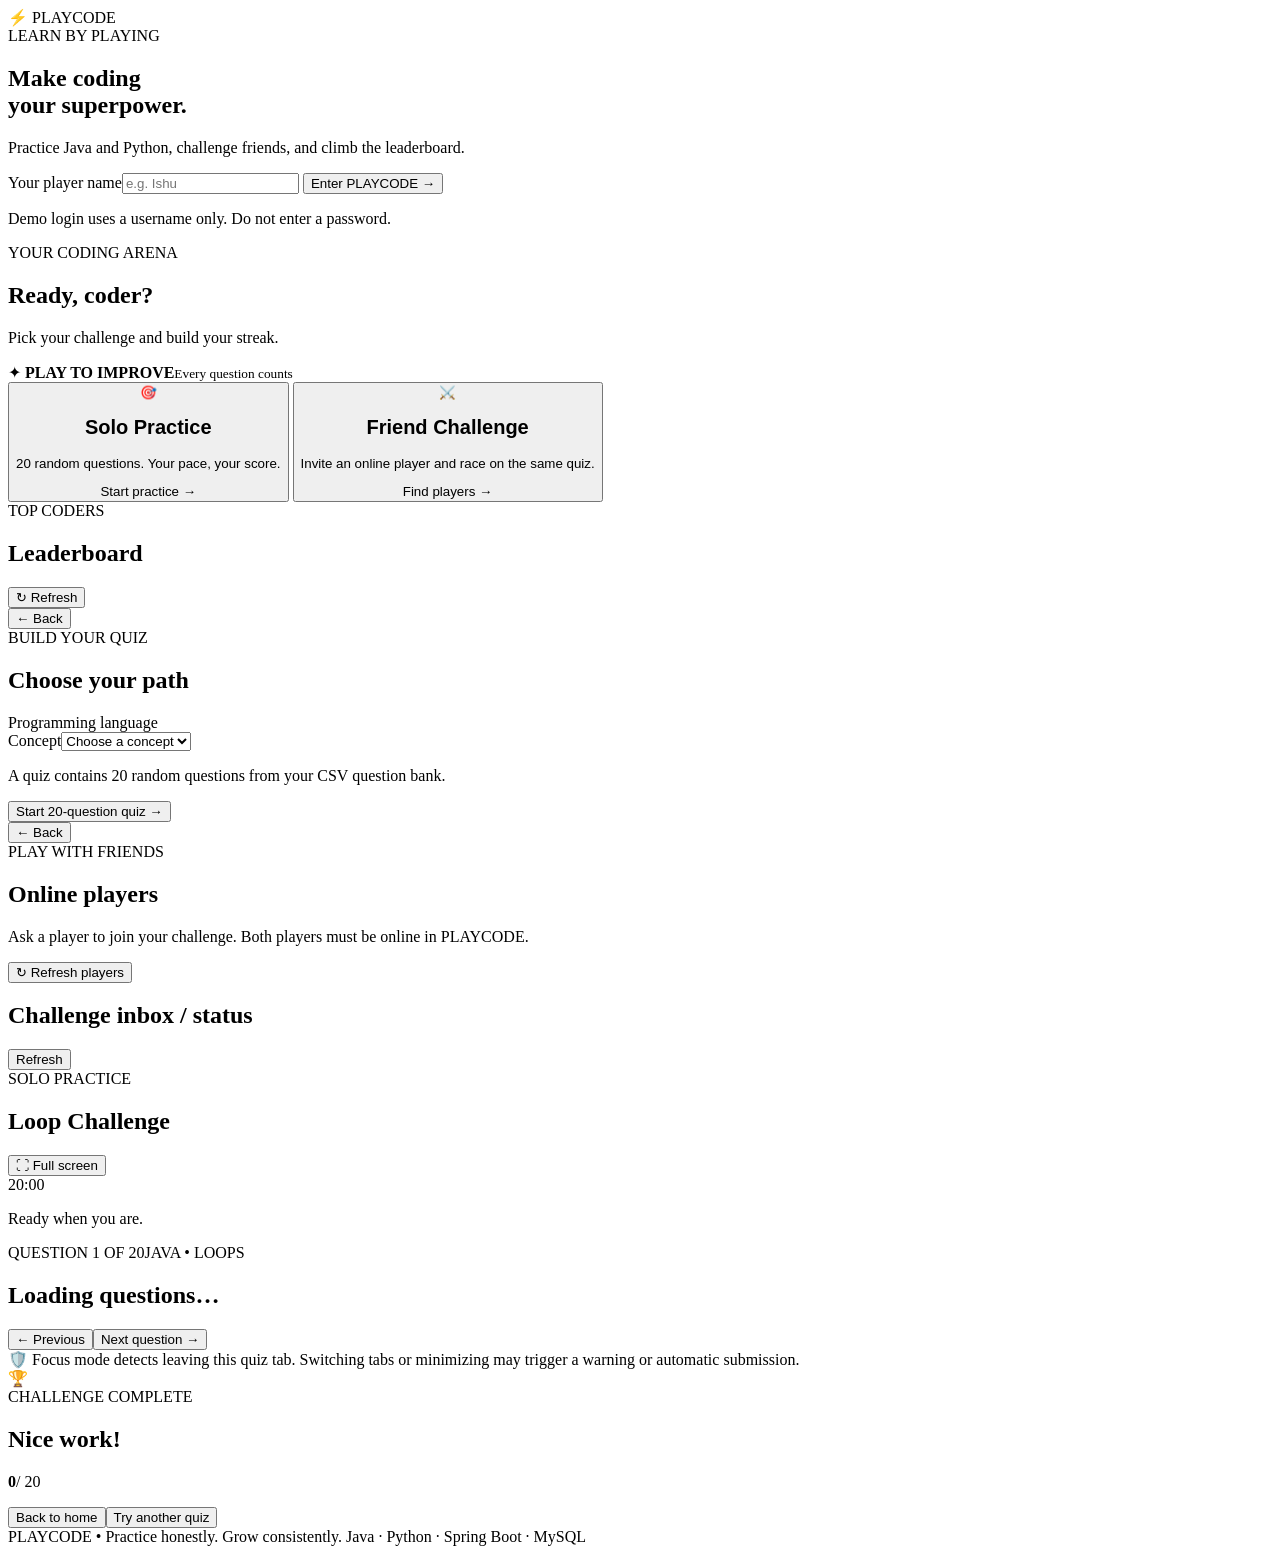
==== PLAYCODE/src/main/resources/static/index.html @ 4a8a64de "Add files via upload" ====
<!doctype html>
<html lang="en"><head><meta charset="UTF-8"><meta name="viewport" content="width=device-width,initial-scale=1"><title>PLAYCODE | Code. Play. Grow.</title><link rel="stylesheet" href="/style.css"></head>
<body><header><div class="brand">⚡ PLAY<span>CODE</span></div><div id="topUser" class="top-user"></div></header>
<main>
<section id="loginPage" class="panel login">
  <div class="eyebrow">LEARN BY PLAYING</div><h1>Make coding<br><span>your superpower.</span></h1><p>Practice Java and Python, challenge friends, and climb the leaderboard.</p>
  <label for="username">Your player name</label><input id="username" maxlength="24" placeholder="e.g. Ishu" autocomplete="off">
  <button id="loginBtn" class="primary">Enter PLAYCODE →</button><p class="tiny">Demo login uses a username only. Do not enter a password.</p>
</section>
<section id="homePage" class="hidden">
  <div class="welcome"><div><div class="eyebrow">YOUR CODING ARENA</div><h1>Ready, <span id="welcomeName">coder</span>?</h1><p>Pick your challenge and build your streak.</p></div><div class="streak">✦ <b>PLAY TO IMPROVE</b><small>Every question counts</small></div></div>
  <div class="mode-grid">
    <button class="mode-card" id="soloBtn"><span class="mode-icon">🎯</span><h2>Solo Practice</h2><p>20 random questions. Your pace, your score.</p><span class="card-link">Start practice →</span></button>
    <button class="mode-card purple" id="multiBtn"><span class="mode-icon">⚔️</span><h2>Friend Challenge</h2><p>Invite an online player and race on the same quiz.</p><span class="card-link">Find players →</span></button>
  </div>
  <div class="board panel"><div class="section-head"><div><div class="eyebrow">TOP CODERS</div><h2>Leaderboard</h2></div><button class="light" id="refreshBoard">↻ Refresh</button></div><div id="leaderboard"></div></div>
</section>
<section id="setupPage" class="panel hidden">
 <button class="back" id="backHome">← Back</button><div class="eyebrow">BUILD YOUR QUIZ</div><h1 id="setupTitle">Choose your path</h1><div class="setup-grid">
  <div><label>Programming language</label><div id="languageOptions" class="choice-row"></div></div>
  <div><label>Concept</label><select id="topicSelect"><option value="">Choose a concept</option></select></div>
 </div><p id="setupHint" class="tiny">A quiz contains 20 random questions from your CSV question bank.</p><button class="primary" id="startQuiz">Start 20-question quiz →</button>
</section>
<section id="multiPage" class="panel hidden">
 <button class="back" id="multiBack">← Back</button><div class="eyebrow">PLAY WITH FRIENDS</div><h1>Online players</h1><p>Ask a player to join your challenge. Both players must be online in PLAYCODE.</p><button class="light" id="refreshPlayers">↻ Refresh players</button><div id="playersList" class="players"></div>
 <div class="section-head inbox-head"><h2>Challenge inbox / status</h2><button class="light" id="refreshChallenges">Refresh</button></div><div id="challengeList"></div>
</section>
<section id="quizPage" class="hidden">
 <div class="quiz-top"><div><div class="eyebrow" id="quizMode">SOLO PRACTICE</div><h1 id="quizHeading">Loop Challenge</h1></div><div><button id="fullscreenBtn" class="light">⛶ Full screen</button><div class="timer" id="timer">20:00</div></div></div>
 <p id="matchStatus" class="quiz-note">Ready when you are.</p><div class="progress"><div id="progressBar"></div></div><div class="quiz-meta"><span id="questionCounter">QUESTION 1 OF 20</span><span id="quizTopic">JAVA • LOOPS</span></div>
 <div class="question-panel panel"><h2 id="questionText">Loading questions…</h2><div id="answerOptions" class="answer-options"></div><div class="question-footer"><button id="prevQuestion" class="light">← Previous</button><button id="nextQuestion" class="primary">Next question →</button></div></div>
 <div class="quiz-note">🛡️ Focus mode detects leaving this quiz tab. Switching tabs or minimizing may trigger a warning or automatic submission.</div>
</section>
<section id="resultPage" class="panel hidden">
 <div class="result-icon">🏆</div><div class="eyebrow">CHALLENGE COMPLETE</div><h1 id="resultTitle">Nice work!</h1><div class="score-circle"><strong id="resultScore">0</strong><span>/ 20</span></div><p id="resultMessage"></p><div id="matchResults"></div><div class="result-actions"><button class="primary" id="homeBtn">Back to home</button><button class="light" id="againBtn">Try another quiz</button></div>
</section>
<div id="toast" class="toast hidden"></div>
</main><footer>PLAYCODE • Practice honestly. Grow consistently. <span>Java · Python · Spring Boot · MySQL</span></footer>
<script src="/app.js"></script></body></html>
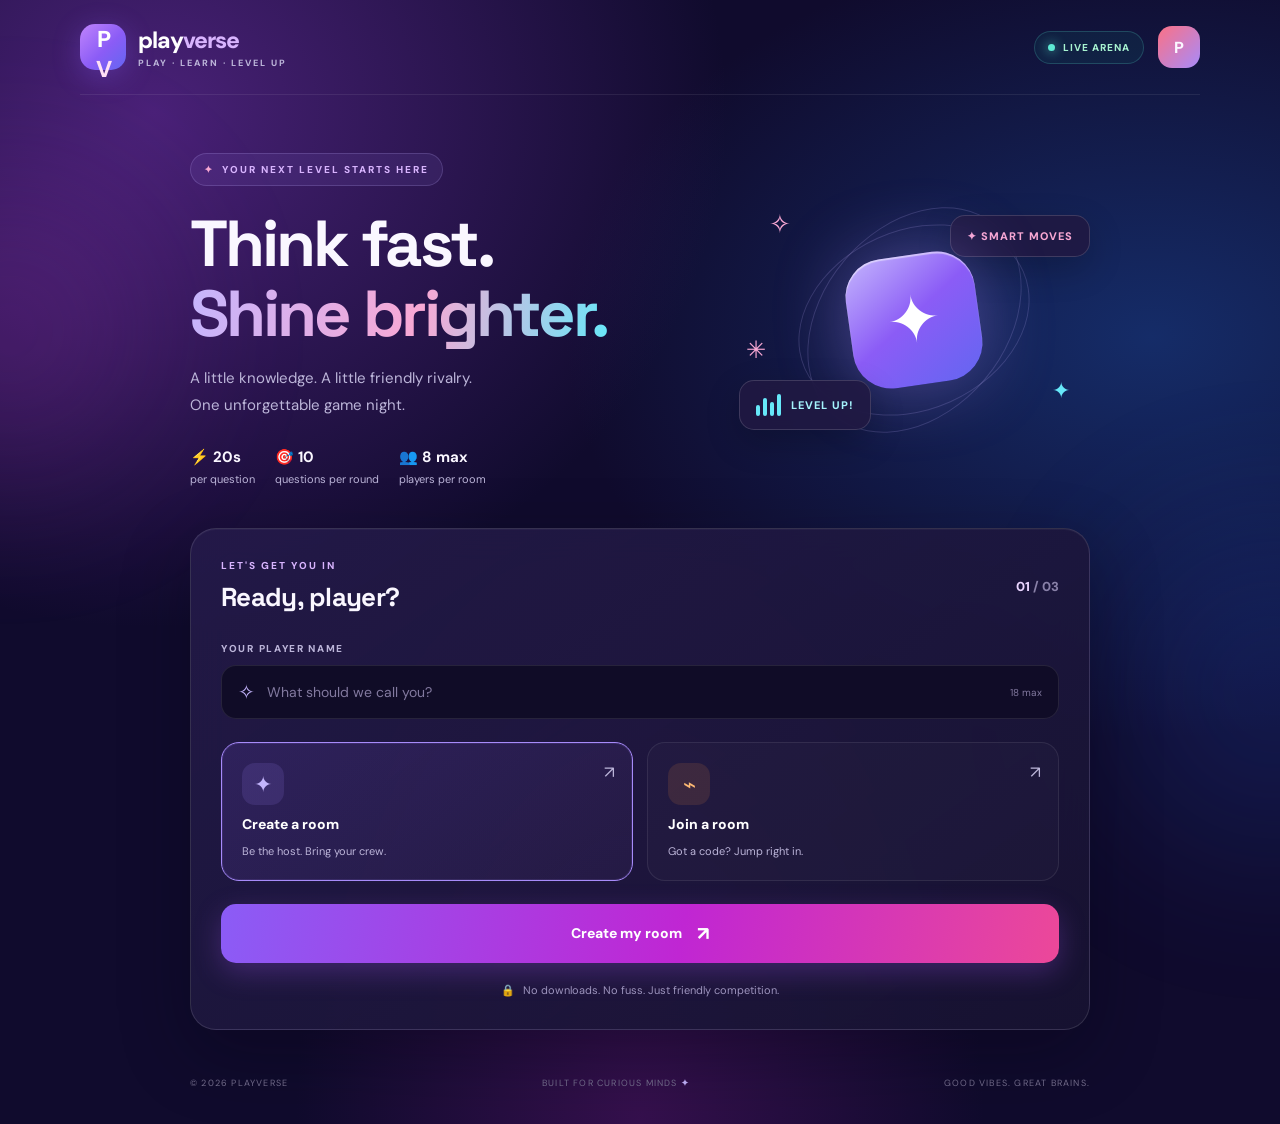
==== commit 2eb2ae3d: "Update index.html" ====
--- a/PLAYCODE/src/main/resources/static/index.html
+++ b/PLAYCODE/src/main/resources/static/index.html
@@ -1,39 +1,374 @@
-<!doctype html>
-<html lang="en"><head><meta charset="UTF-8"><meta name="viewport" content="width=device-width,initial-scale=1"><title>PLAYCODE | Code. Play. Grow.</title><link rel="stylesheet" href="/style.css"></head>
-<body><header><div class="brand">⚡ PLAY<span>CODE</span></div><div id="topUser" class="top-user"></div></header>
-<main>
-<section id="loginPage" class="panel login">
-  <div class="eyebrow">LEARN BY PLAYING</div><h1>Make coding<br><span>your superpower.</span></h1><p>Practice Java and Python, challenge friends, and climb the leaderboard.</p>
-  <label for="username">Your player name</label><input id="username" maxlength="24" placeholder="e.g. Ishu" autocomplete="off">
-  <button id="loginBtn" class="primary">Enter PLAYCODE →</button><p class="tiny">Demo login uses a username only. Do not enter a password.</p>
-</section>
-<section id="homePage" class="hidden">
-  <div class="welcome"><div><div class="eyebrow">YOUR CODING ARENA</div><h1>Ready, <span id="welcomeName">coder</span>?</h1><p>Pick your challenge and build your streak.</p></div><div class="streak">✦ <b>PLAY TO IMPROVE</b><small>Every question counts</small></div></div>
+<!DOCTYPE html>
+<html lang="en">
+<head>
+<meta charset="UTF-8">
+<meta name="viewport" content="width=device-width,initial-scale=1.0">
+<meta name="theme-color" content="#100b2d">
+<meta name="description" content="PlayVerse — Play, Learn, Level Up!">
+<title>PlayVerse ✦ Play. Learn. Level Up.</title>
+
+<link rel="preconnect" href="https://fonts.googleapis.com">
+<link rel="preconnect" href="https://fonts.gstatic.com" crossorigin>
+<link href="https://fonts.googleapis.com/css2?family=DM+Sans:wght@400;500;600;700;800&family=Space+Grotesk:wght@400;500;600;700&display=swap" rel="stylesheet">
+<link rel="stylesheet" href="/style.css">
+
+<style>
+:root {
+  --bg:#100b2d;
+  --panel:rgba(30,22,68,.78);
+  --purple:#a78bfa;
+  --pink:#ff76c8;
+  --cyan:#65e8ff;
+  --text:#faf7ff;
+  --muted:#bcb5d9;
+  --border:rgba(255,255,255,.12);
+}
+*{box-sizing:border-box}
+html{scroll-behavior:smooth}
+body{
+  margin:0;min-height:100vh;color:var(--text);
+  font-family:'DM Sans',sans-serif;
+  background:
+    radial-gradient(ellipse at 12% 10%,#492177 0,transparent 36%),
+    radial-gradient(ellipse at 90% 30%,#152c68 0,transparent 36%),
+    radial-gradient(ellipse at 50% 100%,#35104d 0,transparent 38%),
+    var(--bg);
+  overflow-x:hidden
+}
+button,input{font:inherit}
+button{cursor:pointer}
+button:focus-visible,input:focus-visible{outline:3px solid var(--cyan);outline-offset:3px}
+.ambient{position:fixed;border-radius:50%;filter:blur(85px);opacity:.17;pointer-events:none;z-index:-1}
+.ambient-one{width:300px;height:300px;background:#d946ef;top:20%;left:-140px}
+.ambient-two{width:330px;height:330px;background:#2563eb;right:-160px;bottom:5%}
+.topbar{
+  width:min(1120px,92%);margin:auto;padding:24px 0;
+  display:flex;align-items:center;justify-content:space-between;
+  border-bottom:1px solid rgba(255,255,255,.08)
+}
+.brand{display:flex;gap:12px;align-items:center;color:white;text-decoration:none;font-weight:800;font-size:23px;letter-spacing:-1px}
+.brand-mark{
+  width:46px;height:46px;border-radius:15px;display:grid;place-items:center;
+  background:linear-gradient(135deg,#c084fc,#8b5cf6 55%,#6366f1);
+  box-shadow:0 6px 28px #8b5cf655;font-size:23px
+}
+.brand-mark span{color:#ffe0f5}
+.brand-accent{color:#d8b4fe}
+.brand small{display:block;font-size:9px;letter-spacing:2px;color:#bcb5d9;margin-top:2px}
+.top-right{display:flex;align-items:center;gap:14px}
+.live-pill,.status-chip{
+  display:inline-flex;align-items:center;gap:8px;border:1px solid #5eead433;
+  background:#0f766e22;padding:9px 13px;border-radius:30px;
+  font-size:10px;font-weight:800;letter-spacing:1px;color:#a7f3d0
+}
+.live-pill i,.status-chip i{
+  width:7px;height:7px;border-radius:50%;background:#5eead4;
+  box-shadow:0 0 12px #5eead4;animation:pulse 1.5s infinite
+}
+.avatar{
+  width:42px;height:42px;display:grid;place-items:center;border-radius:14px;
+  background:linear-gradient(135deg,#fb7185,#a78bfa);font-weight:800
+}
+.shell{width:min(900px,92%);margin:auto}
+.hero{display:grid;grid-template-columns:1.2fr .8fr;align-items:center;gap:22px;padding:58px 0 42px}
+.eyebrow,.section-kicker{
+  color:#d8b4fe;font-size:10px;font-weight:800;letter-spacing:2px
+}
+.eyebrow{
+  display:inline-flex;gap:8px;align-items:center;padding:9px 13px;
+  background:#a78bfa17;border:1px solid #c4b5fd33;border-radius:30px
+}
+.eyebrow span{color:#f9a8d4}
+.hero h1{
+  font-family:'Space Grotesk',sans-serif;font-size:clamp(38px,6.2vw,65px);
+  line-height:1.07;letter-spacing:-3px;margin:23px 0 17px;font-weight:700
+}
+.gradient-text{
+  background:linear-gradient(100deg,#c4b5fd,#f9a8d4 55%,#67e8f9);
+  -webkit-background-clip:text;background-clip:text;color:transparent
+}
+.hero-sub{font-size:15px;line-height:1.8;color:var(--muted)}
+.hero-stats{display:flex;gap:20px;flex-wrap:wrap;margin-top:28px}
+.hero-stats div{display:grid;gap:5px}
+.hero-stats strong{font-size:15px}
+.hero-stats span{font-size:11px;color:var(--muted)}
+.hero-art{height:280px;position:relative;display:grid;place-items:center}
+.orbit{position:absolute;border:1px solid #c4b5fd30;border-radius:50%;transform:rotate(-24deg)}
+.orbit-a{width:240px;height:180px}
+.orbit-b{width:185px;height:250px;transform:rotate(40deg)}
+.crystal{
+  width:130px;height:130px;border-radius:38px;display:grid;place-items:center;
+  background:linear-gradient(145deg,#c4b5fd,#8b5cf6 48%,#6366f1);
+  box-shadow:0 0 70px #a78bfa66,inset 0 2px 1px #ffffff80;
+  font-size:65px;color:white;transform:rotate(-8deg);
+  animation:float 4s ease-in-out infinite
+}
+.float-card{
+  position:absolute;padding:13px 16px;border:1px solid #ffffff25;
+  border-radius:15px;background:#211942dd;box-shadow:0 12px 35px #0003;
+  font-size:11px;font-weight:800;letter-spacing:1px;backdrop-filter:blur(12px)
+}
+.float-top{top:35px;right:0;color:#f9a8d4}
+.float-bottom{bottom:30px;left:0;display:flex;align-items:center;gap:10px;color:#a5f3fc}
+.mini-bars{height:22px;display:flex;align-items:end;gap:3px}
+.mini-bars i{width:4px;border-radius:4px;background:#67e8f9;height:50%}
+.mini-bars i:nth-child(2){height:80%}
+.mini-bars i:nth-child(3){height:60%}
+.mini-bars i:nth-child(4){height:100%}
+.spark{position:absolute;color:#f9a8d4;animation:twinkle 2s infinite}
+.spark-one{top:27px;left:30px;font-size:26px}
+.spark-two{right:20px;bottom:55px;font-size:22px;color:#67e8f9}
+.spark-three{top:55%;left:2%;font-size:24px}
+.panel{
+  position:relative;padding:30px;border:1px solid var(--border);
+  border-radius:26px;background:linear-gradient(145deg,#251b4bdd,#171331ed);
+  box-shadow:0 24px 70px #05031355,inset 0 1px #ffffff0a;
+  backdrop-filter:blur(18px);margin-bottom:22px
+}
+.panel-heading{display:flex;align-items:center;justify-content:space-between;gap:15px;margin-bottom:28px}
+.panel h2{font-family:'Space Grotesk',sans-serif;font-size:26px;letter-spacing:-.7px;margin:8px 0 0}
+.step-tag{font-size:13px;font-weight:800;color:#e9d5ff}
+.step-tag span{color:#8981a8}
+.field-label{display:block;color:#bcb5d9;font-size:10px;letter-spacing:1.7px;font-weight:800;margin-bottom:10px}
+.input-wrap{
+  display:flex;align-items:center;gap:12px;padding:0 16px;
+  background:#100c27;border:1px solid #ffffff18;border-radius:15px;
+  transition:.2s
+}
+.input-wrap:focus-within{border-color:#c4b5fd;box-shadow:0 0 0 3px #a78bfa1a}
+.input-wrap>span:first-child{font-size:20px;color:#c4b5fd}
+.input-wrap input,.code-input{
+  width:100%;min-width:0;background:transparent;border:0;color:white;
+  padding:17px 0;outline:none;font-size:14px
+}
+input::placeholder{color:#82799f}
+.input-hint{white-space:nowrap;color:#82799f;font-size:10px}
+.mode-grid{display:grid;grid-template-columns:1fr 1fr;gap:14px;margin:23px 0}
+.mode-card{
+  position:relative;text-align:left;display:flex;flex-direction:column;gap:10px;
+  padding:20px;border:1px solid #ffffff15;border-radius:18px;
+  color:white;background:#ffffff05;transition:transform .2s,border-color .2s,background .2s
+}
+.mode-card:hover{transform:translateY(-3px);border-color:#c4b5fd88}
+.mode-card.selected{border-color:#a78bfa;background:linear-gradient(145deg,#8b5cf625,#c084fc0b);box-shadow:inset 0 0 0 1px #a78bfa20}
+.mode-icon{width:42px;height:42px;border-radius:13px;display:grid;place-items:center;font-size:22px}
+.mode-icon.purple{background:#a78bfa22;color:#c4b5fd}
+.mode-icon.orange{background:#fb923c20;color:#fdba74}
+.mode-title{font-size:14px;font-weight:800}
+.mode-desc{font-size:11px;color:var(--muted);line-height:1.5}
+.mode-arrow{position:absolute;right:17px;top:18px;color:#bcb5d9;font-size:17px}
+.join-code-wrap{margin:18px 0}
+.code-input{
+  display:block;background:#100c27;border:1px solid #ffffff18;
+  border-radius:13px;padding:15px;text-transform:uppercase;letter-spacing:5px;
+  font-weight:800;text-align:center
+}
+.primary-btn,.secondary-btn{
+  display:flex;align-items:center;justify-content:center;gap:15px;
+  width:100%;border:0;border-radius:15px;padding:17px 20px;
+  font-weight:800;font-size:14px;transition:transform .2s,filter .2s
+}
+.primary-btn{
+  color:#fff;background:linear-gradient(100deg,#8b5cf6,#c026d3 55%,#ec4899);
+  box-shadow:0 9px 28px #a855f744
+}
+.primary-btn:hover{transform:translateY(-2px);filter:brightness(1.12)}
+.primary-btn:active{transform:scale(.99)}
+.btn-arrow{font-size:19px}
+.secondary-btn{width:auto;color:#e9d5ff;background:#a78bfa18;border:1px solid #c4b5fd33}
+.secondary-btn:hover{background:#a78bfa30}
+.safe-note{text-align:center;font-size:11px;color:#9d94bd;line-height:1.7;margin:18px 0 0}
+.safe-note span{margin-right:5px}
+.notice{margin-top:15px;padding:13px;border-radius:12px;background:#fb71851a;color:#fecdd3;font-size:13px;line-height:1.6}
+.hidden{display:none!important}
+.room-share{
+  display:flex;align-items:center;justify-content:space-between;gap:18px;
+  padding:20px;background:#100c27;border:1px solid #ffffff12;border-radius:18px
+}
+.room-code{font-family:'Space Grotesk',sans-serif;font-size:35px;letter-spacing:7px;font-weight:700;color:#e9d5ff;margin:7px 0}
+.room-share p{font-size:12px;color:var(--muted);margin:0}
+.player-list-head{display:flex;justify-content:space-between;gap:12px;margin:25px 0 13px;font-size:10px;letter-spacing:1px;color:#aaa0ca}
+.player-list-head b{color:white}
+.player-list{display:grid;gap:9px;margin-bottom:22px}
+.player-item,.player-card,.player-row{
+  padding:13px 15px;border:1px solid #ffffff12;border-radius:13px;
+  background:#ffffff05
+}
+.game-top{display:flex;align-items:center;justify-content:space-between;gap:15px}
+.question-count{font-family:'Space Grotesk',sans-serif;font-size:20px;font-weight:700;margin-top:7px}
+.question-count span{font-size:12px;color:#a69cbe}
+.timer-ring{width:76px;height:76px;position:relative;display:grid;place-items:center;flex-shrink:0}
+.timer-ring svg{position:absolute;inset:0;width:100%;height:100%;transform:rotate(-90deg)}
+.timer-ring circle{fill:none;stroke-width:5}
+.timer-track{stroke:#ffffff13}
+.timer-progress{stroke:#c4b5fd;stroke-linecap:round;stroke-dasharray:201.06;stroke-dashoffset:0;transition:stroke-dashoffset .3s linear}
+#timer{font-family:'Space Grotesk',sans-serif;font-weight:700;font-size:23px}
+.progress-track{height:6px;background:#ffffff10;border-radius:10px;overflow:hidden;margin:23px 0 28px}
+#progressBar{width:10%;height:100%;border-radius:10px;background:linear-gradient(90deg,#8b5cf6,#f472b6);transition:width .3s}
+.question-text{font-family:'Space Grotesk',sans-serif;font-size:clamp(21px,4vw,30px);line-height:1.4;margin:0 0 23px}
+.answers{display:grid;grid-template-columns:1fr 1fr;gap:12px}
+.answers button,.answer-btn{
+  text-align:left;padding:17px;border:1px solid #ffffff18;border-radius:14px;
+  background:#ffffff05;color:#f7f2ff;line-height:1.5;transition:.2s
+}
+.answers button:hover,.answer-btn:hover{border-color:#c4b5fd;background:#a78bfa16}
+.answers button.selected,.answers button.correct{border-color:#6ee7b7;background:#10b98118}
+.answers button.wrong{border-color:#fb7185;background:#fb718518}
+.game-bottom{display:flex;justify-content:space-between;gap:12px;flex-wrap:wrap;color:#a69cbe;font-size:11px;margin:23px 0}
+.score-strip{display:grid;grid-template-columns:1fr 1fr;gap:12px;padding-top:20px;border-top:1px solid #ffffff12}
+.score-strip div{display:grid;gap:7px}
+.score-strip span{font-size:9px;color:#a69cbe;letter-spacing:1.4px}
+.score-strip strong{font-family:'Space Grotesk',sans-serif;font-size:24px}
+.result-panel{text-align:center}
+.result-burst{font-size:57px;filter:drop-shadow(0 8px 25px #fbbf2466);animation:float 3s infinite}
+.result-panel h2{font-size:32px}
+.result-sub{color:var(--muted);font-size:13px;line-height:1.7}
+.winner-card{margin:22px 0}
+.leaderboard-title{font-weight:800;letter-spacing:1px;margin:25px 0 13px}
+.final-leaderboard{display:grid;gap:9px;text-align:left;margin-bottom:25px}
+footer{
+  display:flex;justify-content:space-between;gap:14px;flex-wrap:wrap;
+  padding:25px 0 35px;color:#77708f;font-size:9px;letter-spacing:1.2px
+}
+footer b{color:#c4b5fd}
+@keyframes float{0%,100%{transform:translateY(0) rotate(-8deg)}50%{transform:translateY(-10px) rotate(-4deg)}}
+@keyframes twinkle{0%,100%{opacity:.4;transform:scale(.85)}50%{opacity:1;transform:scale(1.15)}}
+@keyframes pulse{0%,100%{opacity:1}50%{opacity:.45}}
+@media(max-width:650px){
+ .topbar{padding:17px 0}.brand{font-size:20px}.live-pill{font-size:9px;padding:8px}
+ .hero{grid-template-columns:1fr;padding:40px 0 25px;gap:0}
+ .hero h1{font-size:47px;letter-spacing:-2px}
+ .hero-art{height:225px;max-width:350px;width:100%;margin:0 auto}
+ .crystal{width:105px;height:105px;border-radius:30px;font-size:52px}
+ .orbit-a{width:200px;height:145px}.orbit-b{height:200px;width:155px}
+ .float-top{top:18px;right:0}.float-bottom{bottom:18px;left:0}
+ .panel{padding:21px;border-radius:21px}
+ .panel h2{font-size:23px}
+ .mode-grid{gap:10px}.mode-card{padding:15px}
+ .mode-desc{font-size:10px}
+ .room-share{align-items:flex-start;flex-direction:column}
+ .room-code{font-size:30px;letter-spacing:5px}
+ .room-share .secondary-btn{width:100%}
+ .answers{grid-template-columns:1fr}
+ .game-top{align-items:flex-start}
+ .timer-ring{width:66px;height:66px}
+ footer{justify-content:center;text-align:center}
+}
+@media(prefers-reduced-motion:reduce){
+ *,*::before,*::after{animation-duration:.01ms!important;animation-iteration-count:1!important;scroll-behavior:auto!important;transition-duration:.01ms!important}
+}
+</style>
+</head>
+
+<body>
+<div class="ambient ambient-one"></div>
+<div class="ambient ambient-two"></div>
+
+<header class="topbar">
+  <a class="brand" href="#home" aria-label="PlayVerse home">
+    <span class="brand-mark">P<span>V</span></span>
+    <span>play<span class="brand-accent">verse</span><small>PLAY · LEARN · LEVEL UP</small></span>
+  </a>
+  <div class="top-right">
+    <span class="live-pill"><i></i> LIVE ARENA</span>
+    <div class="avatar" id="avatar">P</div>
+  </div>
+</header>
+
+<main class="shell" id="home">
+<section class="hero" id="hero">
+  <div class="hero-copy">
+    <div class="eyebrow"><span>✦</span> YOUR NEXT LEVEL STARTS HERE</div>
+    <h1>Think fast.<br><span class="gradient-text">Shine brighter.</span></h1>
+    <p class="hero-sub">A little knowledge. A little friendly rivalry.<br>One unforgettable game night.</p>
+    <div class="hero-stats">
+      <div><strong>⚡ 20s</strong><span>per question</span></div>
+      <div><strong>🎯 10</strong><span>questions per round</span></div>
+      <div><strong>👥 8 max</strong><span>players per room</span></div>
+    </div>
+  </div>
+  <div class="hero-art" aria-hidden="true">
+    <div class="orbit orbit-a"></div><div class="orbit orbit-b"></div>
+    <div class="float-card float-top">✦ <span>SMART MOVES</span></div>
+    <div class="crystal">✦</div>
+    <div class="float-card float-bottom"><span class="mini-bars"><i></i><i></i><i></i><i></i></span><span>LEVEL UP!</span></div>
+    <span class="spark spark-one">✧</span><span class="spark spark-two">✦</span><span class="spark spark-three">✳</span>
+  </div>
+</section>
+
+<section class="panel setup-panel" id="setup">
+  <div class="panel-heading">
+    <div><div class="section-kicker">LET'S GET YOU IN</div><h2>Ready, player?</h2></div>
+    <span class="step-tag">01 <span>/ 03</span></span>
+  </div>
+  <label class="field-label" for="playerName">YOUR PLAYER NAME</label>
+  <div class="input-wrap"><span>✧</span><input id="playerName" maxlength="18" placeholder="What should we call you?" autocomplete="nickname"><span class="input-hint">18 max</span></div>
+
   <div class="mode-grid">
-    <button class="mode-card" id="soloBtn"><span class="mode-icon">🎯</span><h2>Solo Practice</h2><p>20 random questions. Your pace, your score.</p><span class="card-link">Start practice →</span></button>
-    <button class="mode-card purple" id="multiBtn"><span class="mode-icon">⚔️</span><h2>Friend Challenge</h2><p>Invite an online player and race on the same quiz.</p><span class="card-link">Find players →</span></button>
-  </div>
-  <div class="board panel"><div class="section-head"><div><div class="eyebrow">TOP CODERS</div><h2>Leaderboard</h2></div><button class="light" id="refreshBoard">↻ Refresh</button></div><div id="leaderboard"></div></div>
-</section>
-<section id="setupPage" class="panel hidden">
- <button class="back" id="backHome">← Back</button><div class="eyebrow">BUILD YOUR QUIZ</div><h1 id="setupTitle">Choose your path</h1><div class="setup-grid">
-  <div><label>Programming language</label><div id="languageOptions" class="choice-row"></div></div>
-  <div><label>Concept</label><select id="topicSelect"><option value="">Choose a concept</option></select></div>
- </div><p id="setupHint" class="tiny">A quiz contains 20 random questions from your CSV question bank.</p><button class="primary" id="startQuiz">Start 20-question quiz →</button>
-</section>
-<section id="multiPage" class="panel hidden">
- <button class="back" id="multiBack">← Back</button><div class="eyebrow">PLAY WITH FRIENDS</div><h1>Online players</h1><p>Ask a player to join your challenge. Both players must be online in PLAYCODE.</p><button class="light" id="refreshPlayers">↻ Refresh players</button><div id="playersList" class="players"></div>
- <div class="section-head inbox-head"><h2>Challenge inbox / status</h2><button class="light" id="refreshChallenges">Refresh</button></div><div id="challengeList"></div>
-</section>
-<section id="quizPage" class="hidden">
- <div class="quiz-top"><div><div class="eyebrow" id="quizMode">SOLO PRACTICE</div><h1 id="quizHeading">Loop Challenge</h1></div><div><button id="fullscreenBtn" class="light">⛶ Full screen</button><div class="timer" id="timer">20:00</div></div></div>
- <p id="matchStatus" class="quiz-note">Ready when you are.</p><div class="progress"><div id="progressBar"></div></div><div class="quiz-meta"><span id="questionCounter">QUESTION 1 OF 20</span><span id="quizTopic">JAVA • LOOPS</span></div>
- <div class="question-panel panel"><h2 id="questionText">Loading questions…</h2><div id="answerOptions" class="answer-options"></div><div class="question-footer"><button id="prevQuestion" class="light">← Previous</button><button id="nextQuestion" class="primary">Next question →</button></div></div>
- <div class="quiz-note">🛡️ Focus mode detects leaving this quiz tab. Switching tabs or minimizing may trigger a warning or automatic submission.</div>
-</section>
-<section id="resultPage" class="panel hidden">
- <div class="result-icon">🏆</div><div class="eyebrow">CHALLENGE COMPLETE</div><h1 id="resultTitle">Nice work!</h1><div class="score-circle"><strong id="resultScore">0</strong><span>/ 20</span></div><p id="resultMessage"></p><div id="matchResults"></div><div class="result-actions"><button class="primary" id="homeBtn">Back to home</button><button class="light" id="againBtn">Try another quiz</button></div>
-</section>
-<div id="toast" class="toast hidden"></div>
-</main><footer>PLAYCODE • Practice honestly. Grow consistently. <span>Java · Python · Spring Boot · MySQL</span></footer>
-<script src="/app.js"></script></body></html>
+    <button class="mode-card selected" id="createMode" type="button">
+      <span class="mode-icon purple">✦</span><span class="mode-title">Create a room</span>
+      <span class="mode-desc">Be the host. Bring your crew.</span><span class="mode-arrow">↗</span>
+    </button>
+    <button class="mode-card" id="joinMode" type="button">
+      <span class="mode-icon orange">⌁</span><span class="mode-title">Join a room</span>
+      <span class="mode-desc">Got a code? Jump right in.</span><span class="mode-arrow">↗</span>
+    </button>
+  </div>
+
+  <div class="join-code-wrap hidden" id="joinCodeWrap">
+    <label class="field-label" for="roomCode">ROOM CODE</label>
+    <input id="roomCode" class="code-input" maxlength="5" placeholder="ABCDE" autocomplete="off">
+  </div>
+
+  <button class="primary-btn" id="enterBtn"><span id="enterBtnText">Create my room</span><span class="btn-arrow">↗</span></button>
+  <p class="safe-note"><span>🔒</span> No downloads. No fuss. Just friendly competition.</p>
+  <div class="notice hidden" id="notice" role="status"></div>
+</section>
+
+<section class="panel lobby-panel hidden" id="lobby">
+  <div class="panel-heading">
+    <div><div class="section-kicker">YOUR GAME LOBBY</div><h2>Squad assembled?</h2></div>
+    <span class="status-chip"><i></i> WAITING</span>
+  </div>
+  <div class="room-share">
+    <div><span class="field-label">YOUR ROOM CODE</span><div class="room-code" id="roomCodeDisplay">-----</div><p>Share this code with your friends</p></div>
+    <button class="secondary-btn" id="copyBtn">⧉ Copy code</button>
+  </div>
+  <div class="player-list-head"><span>PLAYERS <b id="playerCount">1</b>/8</span><span>READY TO ROLL</span></div>
+  <div class="player-list" id="playerList"></div>
+  <button class="primary-btn" id="startBtn"><span>Start the quiz</span><span class="btn-arrow">↗</span></button>
+  <p class="safe-note">Everyone sees the same questions and synced countdown.</p>
+</section>
+
+<section class="panel game-panel hidden" id="game">
+  <div class="game-top">
+    <div><div class="section-kicker" id="topicLabel">JAVA ARENA</div><div class="question-count">QUESTION <strong id="questionNumber">01</strong><span> / 10</span></div></div>
+    <div class="timer-ring" id="timerRing">
+      <svg viewBox="0 0 76 76"><circle class="timer-track" cx="38" cy="38" r="32"></circle><circle class="timer-progress" id="timerProgress" cx="38" cy="38" r="32"></circle></svg>
+      <span id="timer">20</span>
+    </div>
+  </div>
+  <div class="progress-track"><div id="progressBar"></div></div>
+  <h2 class="question-text" id="questionText">Your question will appear here</h2>
+  <div class="answers" id="answers"></div>
+  <div class="game-bottom"><span id="answerStatus">Choose your answer</span><span>⚡ Speed earns bonus points</span></div>
+  <div class="score-strip"><div><span>YOUR SCORE</span><strong id="myScore">0</strong></div><div><span>PLAYERS IN ROOM</span><strong id="gamePlayerCount">1</strong></div></div>
+</section>
+
+<section class="panel result-panel hidden" id="results">
+  <div class="result-burst">🏆</div><div class="section-kicker">ROUND COMPLETE</div>
+  <h2 id="resultTitle">That's a wrap!</h2>
+  <p class="result-sub" id="resultSub">You showed up. You levelled up.</p>
+  <div class="winner-card" id="winnerCard"></div>
+  <div class="leaderboard-title"><span>🏅</span> THE LEADERBOARD</div>
+  <div id="finalLeaderboard" class="final-leaderboard"></div>
+  <button class="primary-btn" id="backBtn"><span>Back to home</span><span class="btn-arrow">↗</span></button>
+  <p class="safe-note">Want another round? Create a fresh room and challenge again.</p>
+</section>
+
+<footer><span>© 2026 PLAYVERSE</span><span>BUILT FOR CURIOUS MINDS <b>✦</b></span><span>GOOD VIBES. GREAT BRAINS.</span></footer>
+</main>
+
+<script src="/app.js"></script>
+</body>
+</html>
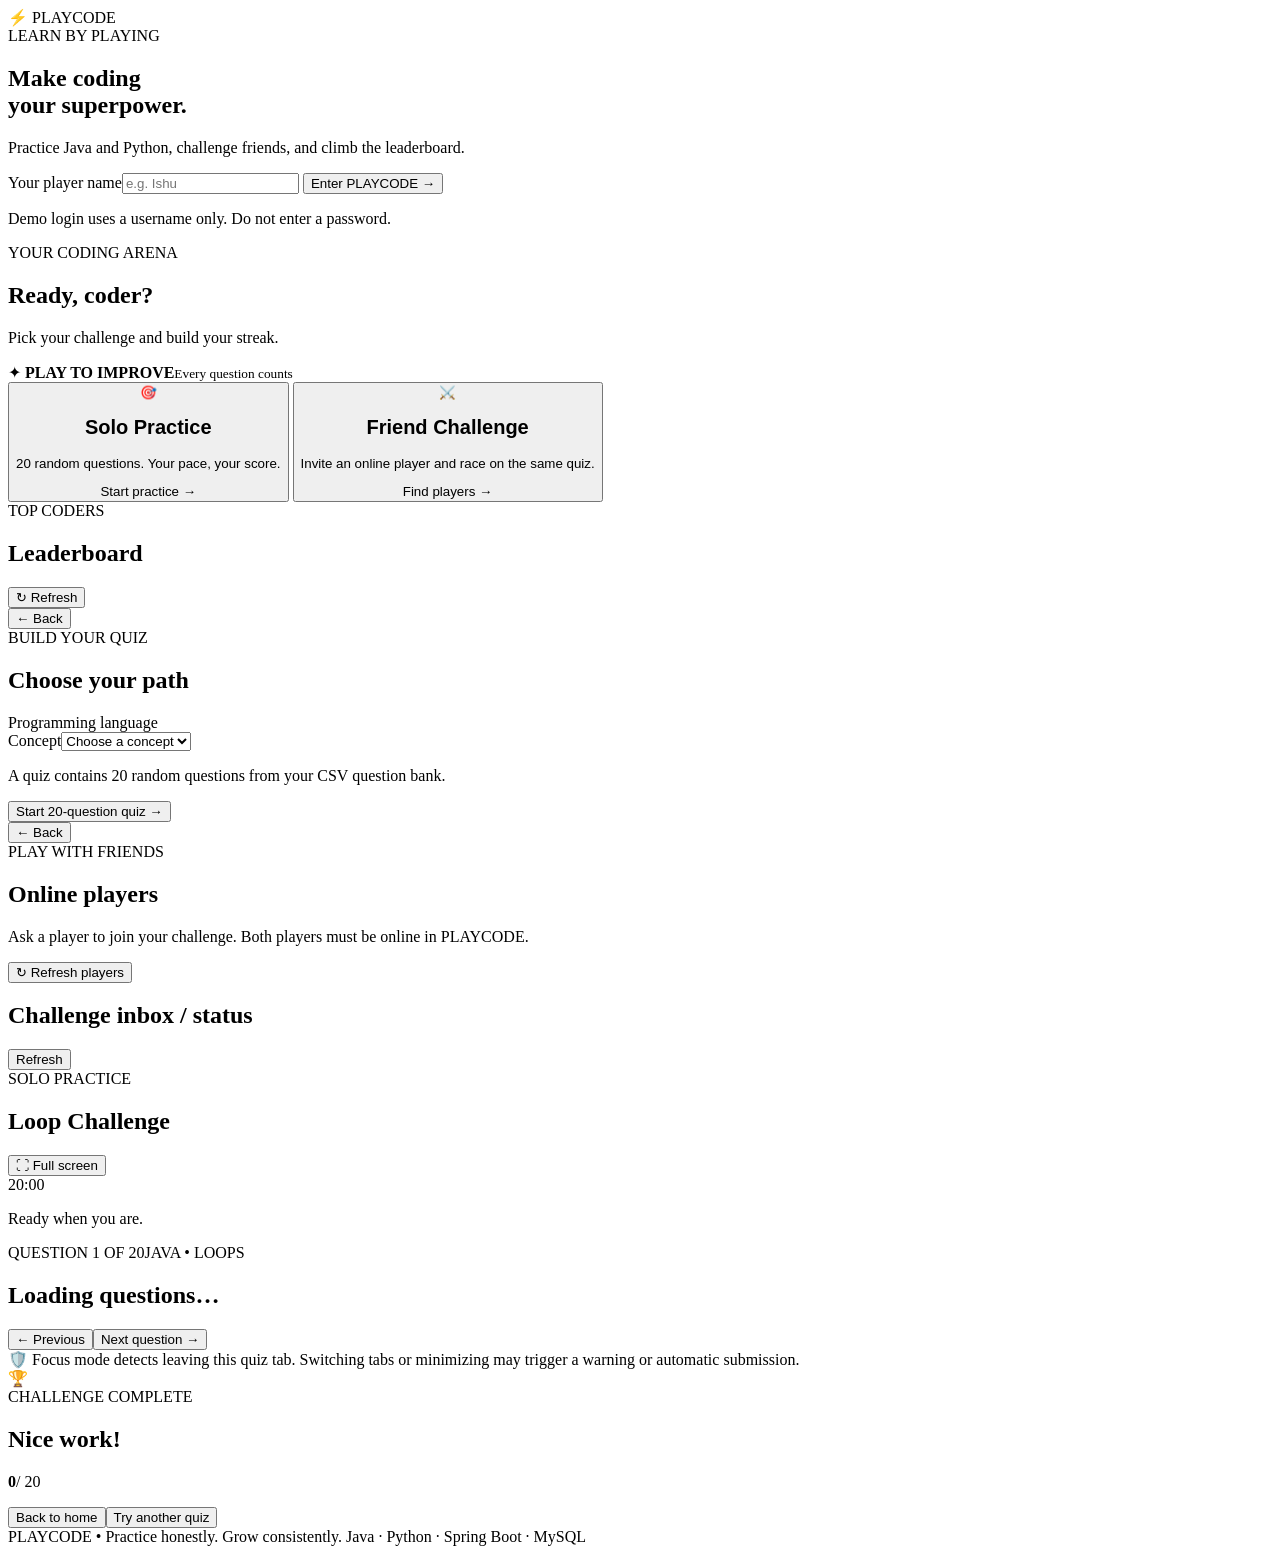
==== commit 333ca719: "Update index.html" ====
--- a/PLAYCODE/src/main/resources/static/index.html
+++ b/PLAYCODE/src/main/resources/static/index.html
@@ -1,374 +1,39 @@
-<!DOCTYPE html>
-<html lang="en">
-<head>
-<meta charset="UTF-8">
-<meta name="viewport" content="width=device-width,initial-scale=1.0">
-<meta name="theme-color" content="#100b2d">
-<meta name="description" content="PlayVerse — Play, Learn, Level Up!">
-<title>PlayVerse ✦ Play. Learn. Level Up.</title>
-
-<link rel="preconnect" href="https://fonts.googleapis.com">
-<link rel="preconnect" href="https://fonts.gstatic.com" crossorigin>
-<link href="https://fonts.googleapis.com/css2?family=DM+Sans:wght@400;500;600;700;800&family=Space+Grotesk:wght@400;500;600;700&display=swap" rel="stylesheet">
-<link rel="stylesheet" href="/style.css">
-
-<style>
-:root {
-  --bg:#100b2d;
-  --panel:rgba(30,22,68,.78);
-  --purple:#a78bfa;
-  --pink:#ff76c8;
-  --cyan:#65e8ff;
-  --text:#faf7ff;
-  --muted:#bcb5d9;
-  --border:rgba(255,255,255,.12);
-}
-*{box-sizing:border-box}
-html{scroll-behavior:smooth}
-body{
-  margin:0;min-height:100vh;color:var(--text);
-  font-family:'DM Sans',sans-serif;
-  background:
-    radial-gradient(ellipse at 12% 10%,#492177 0,transparent 36%),
-    radial-gradient(ellipse at 90% 30%,#152c68 0,transparent 36%),
-    radial-gradient(ellipse at 50% 100%,#35104d 0,transparent 38%),
-    var(--bg);
-  overflow-x:hidden
-}
-button,input{font:inherit}
-button{cursor:pointer}
-button:focus-visible,input:focus-visible{outline:3px solid var(--cyan);outline-offset:3px}
-.ambient{position:fixed;border-radius:50%;filter:blur(85px);opacity:.17;pointer-events:none;z-index:-1}
-.ambient-one{width:300px;height:300px;background:#d946ef;top:20%;left:-140px}
-.ambient-two{width:330px;height:330px;background:#2563eb;right:-160px;bottom:5%}
-.topbar{
-  width:min(1120px,92%);margin:auto;padding:24px 0;
-  display:flex;align-items:center;justify-content:space-between;
-  border-bottom:1px solid rgba(255,255,255,.08)
-}
-.brand{display:flex;gap:12px;align-items:center;color:white;text-decoration:none;font-weight:800;font-size:23px;letter-spacing:-1px}
-.brand-mark{
-  width:46px;height:46px;border-radius:15px;display:grid;place-items:center;
-  background:linear-gradient(135deg,#c084fc,#8b5cf6 55%,#6366f1);
-  box-shadow:0 6px 28px #8b5cf655;font-size:23px
-}
-.brand-mark span{color:#ffe0f5}
-.brand-accent{color:#d8b4fe}
-.brand small{display:block;font-size:9px;letter-spacing:2px;color:#bcb5d9;margin-top:2px}
-.top-right{display:flex;align-items:center;gap:14px}
-.live-pill,.status-chip{
-  display:inline-flex;align-items:center;gap:8px;border:1px solid #5eead433;
-  background:#0f766e22;padding:9px 13px;border-radius:30px;
-  font-size:10px;font-weight:800;letter-spacing:1px;color:#a7f3d0
-}
-.live-pill i,.status-chip i{
-  width:7px;height:7px;border-radius:50%;background:#5eead4;
-  box-shadow:0 0 12px #5eead4;animation:pulse 1.5s infinite
-}
-.avatar{
-  width:42px;height:42px;display:grid;place-items:center;border-radius:14px;
-  background:linear-gradient(135deg,#fb7185,#a78bfa);font-weight:800
-}
-.shell{width:min(900px,92%);margin:auto}
-.hero{display:grid;grid-template-columns:1.2fr .8fr;align-items:center;gap:22px;padding:58px 0 42px}
-.eyebrow,.section-kicker{
-  color:#d8b4fe;font-size:10px;font-weight:800;letter-spacing:2px
-}
-.eyebrow{
-  display:inline-flex;gap:8px;align-items:center;padding:9px 13px;
-  background:#a78bfa17;border:1px solid #c4b5fd33;border-radius:30px
-}
-.eyebrow span{color:#f9a8d4}
-.hero h1{
-  font-family:'Space Grotesk',sans-serif;font-size:clamp(38px,6.2vw,65px);
-  line-height:1.07;letter-spacing:-3px;margin:23px 0 17px;font-weight:700
-}
-.gradient-text{
-  background:linear-gradient(100deg,#c4b5fd,#f9a8d4 55%,#67e8f9);
-  -webkit-background-clip:text;background-clip:text;color:transparent
-}
-.hero-sub{font-size:15px;line-height:1.8;color:var(--muted)}
-.hero-stats{display:flex;gap:20px;flex-wrap:wrap;margin-top:28px}
-.hero-stats div{display:grid;gap:5px}
-.hero-stats strong{font-size:15px}
-.hero-stats span{font-size:11px;color:var(--muted)}
-.hero-art{height:280px;position:relative;display:grid;place-items:center}
-.orbit{position:absolute;border:1px solid #c4b5fd30;border-radius:50%;transform:rotate(-24deg)}
-.orbit-a{width:240px;height:180px}
-.orbit-b{width:185px;height:250px;transform:rotate(40deg)}
-.crystal{
-  width:130px;height:130px;border-radius:38px;display:grid;place-items:center;
-  background:linear-gradient(145deg,#c4b5fd,#8b5cf6 48%,#6366f1);
-  box-shadow:0 0 70px #a78bfa66,inset 0 2px 1px #ffffff80;
-  font-size:65px;color:white;transform:rotate(-8deg);
-  animation:float 4s ease-in-out infinite
-}
-.float-card{
-  position:absolute;padding:13px 16px;border:1px solid #ffffff25;
-  border-radius:15px;background:#211942dd;box-shadow:0 12px 35px #0003;
-  font-size:11px;font-weight:800;letter-spacing:1px;backdrop-filter:blur(12px)
-}
-.float-top{top:35px;right:0;color:#f9a8d4}
-.float-bottom{bottom:30px;left:0;display:flex;align-items:center;gap:10px;color:#a5f3fc}
-.mini-bars{height:22px;display:flex;align-items:end;gap:3px}
-.mini-bars i{width:4px;border-radius:4px;background:#67e8f9;height:50%}
-.mini-bars i:nth-child(2){height:80%}
-.mini-bars i:nth-child(3){height:60%}
-.mini-bars i:nth-child(4){height:100%}
-.spark{position:absolute;color:#f9a8d4;animation:twinkle 2s infinite}
-.spark-one{top:27px;left:30px;font-size:26px}
-.spark-two{right:20px;bottom:55px;font-size:22px;color:#67e8f9}
-.spark-three{top:55%;left:2%;font-size:24px}
-.panel{
-  position:relative;padding:30px;border:1px solid var(--border);
-  border-radius:26px;background:linear-gradient(145deg,#251b4bdd,#171331ed);
-  box-shadow:0 24px 70px #05031355,inset 0 1px #ffffff0a;
-  backdrop-filter:blur(18px);margin-bottom:22px
-}
-.panel-heading{display:flex;align-items:center;justify-content:space-between;gap:15px;margin-bottom:28px}
-.panel h2{font-family:'Space Grotesk',sans-serif;font-size:26px;letter-spacing:-.7px;margin:8px 0 0}
-.step-tag{font-size:13px;font-weight:800;color:#e9d5ff}
-.step-tag span{color:#8981a8}
-.field-label{display:block;color:#bcb5d9;font-size:10px;letter-spacing:1.7px;font-weight:800;margin-bottom:10px}
-.input-wrap{
-  display:flex;align-items:center;gap:12px;padding:0 16px;
-  background:#100c27;border:1px solid #ffffff18;border-radius:15px;
-  transition:.2s
-}
-.input-wrap:focus-within{border-color:#c4b5fd;box-shadow:0 0 0 3px #a78bfa1a}
-.input-wrap>span:first-child{font-size:20px;color:#c4b5fd}
-.input-wrap input,.code-input{
-  width:100%;min-width:0;background:transparent;border:0;color:white;
-  padding:17px 0;outline:none;font-size:14px
-}
-input::placeholder{color:#82799f}
-.input-hint{white-space:nowrap;color:#82799f;font-size:10px}
-.mode-grid{display:grid;grid-template-columns:1fr 1fr;gap:14px;margin:23px 0}
-.mode-card{
-  position:relative;text-align:left;display:flex;flex-direction:column;gap:10px;
-  padding:20px;border:1px solid #ffffff15;border-radius:18px;
-  color:white;background:#ffffff05;transition:transform .2s,border-color .2s,background .2s
-}
-.mode-card:hover{transform:translateY(-3px);border-color:#c4b5fd88}
-.mode-card.selected{border-color:#a78bfa;background:linear-gradient(145deg,#8b5cf625,#c084fc0b);box-shadow:inset 0 0 0 1px #a78bfa20}
-.mode-icon{width:42px;height:42px;border-radius:13px;display:grid;place-items:center;font-size:22px}
-.mode-icon.purple{background:#a78bfa22;color:#c4b5fd}
-.mode-icon.orange{background:#fb923c20;color:#fdba74}
-.mode-title{font-size:14px;font-weight:800}
-.mode-desc{font-size:11px;color:var(--muted);line-height:1.5}
-.mode-arrow{position:absolute;right:17px;top:18px;color:#bcb5d9;font-size:17px}
-.join-code-wrap{margin:18px 0}
-.code-input{
-  display:block;background:#100c27;border:1px solid #ffffff18;
-  border-radius:13px;padding:15px;text-transform:uppercase;letter-spacing:5px;
-  font-weight:800;text-align:center
-}
-.primary-btn,.secondary-btn{
-  display:flex;align-items:center;justify-content:center;gap:15px;
-  width:100%;border:0;border-radius:15px;padding:17px 20px;
-  font-weight:800;font-size:14px;transition:transform .2s,filter .2s
-}
-.primary-btn{
-  color:#fff;background:linear-gradient(100deg,#8b5cf6,#c026d3 55%,#ec4899);
-  box-shadow:0 9px 28px #a855f744
-}
-.primary-btn:hover{transform:translateY(-2px);filter:brightness(1.12)}
-.primary-btn:active{transform:scale(.99)}
-.btn-arrow{font-size:19px}
-.secondary-btn{width:auto;color:#e9d5ff;background:#a78bfa18;border:1px solid #c4b5fd33}
-.secondary-btn:hover{background:#a78bfa30}
-.safe-note{text-align:center;font-size:11px;color:#9d94bd;line-height:1.7;margin:18px 0 0}
-.safe-note span{margin-right:5px}
-.notice{margin-top:15px;padding:13px;border-radius:12px;background:#fb71851a;color:#fecdd3;font-size:13px;line-height:1.6}
-.hidden{display:none!important}
-.room-share{
-  display:flex;align-items:center;justify-content:space-between;gap:18px;
-  padding:20px;background:#100c27;border:1px solid #ffffff12;border-radius:18px
-}
-.room-code{font-family:'Space Grotesk',sans-serif;font-size:35px;letter-spacing:7px;font-weight:700;color:#e9d5ff;margin:7px 0}
-.room-share p{font-size:12px;color:var(--muted);margin:0}
-.player-list-head{display:flex;justify-content:space-between;gap:12px;margin:25px 0 13px;font-size:10px;letter-spacing:1px;color:#aaa0ca}
-.player-list-head b{color:white}
-.player-list{display:grid;gap:9px;margin-bottom:22px}
-.player-item,.player-card,.player-row{
-  padding:13px 15px;border:1px solid #ffffff12;border-radius:13px;
-  background:#ffffff05
-}
-.game-top{display:flex;align-items:center;justify-content:space-between;gap:15px}
-.question-count{font-family:'Space Grotesk',sans-serif;font-size:20px;font-weight:700;margin-top:7px}
-.question-count span{font-size:12px;color:#a69cbe}
-.timer-ring{width:76px;height:76px;position:relative;display:grid;place-items:center;flex-shrink:0}
-.timer-ring svg{position:absolute;inset:0;width:100%;height:100%;transform:rotate(-90deg)}
-.timer-ring circle{fill:none;stroke-width:5}
-.timer-track{stroke:#ffffff13}
-.timer-progress{stroke:#c4b5fd;stroke-linecap:round;stroke-dasharray:201.06;stroke-dashoffset:0;transition:stroke-dashoffset .3s linear}
-#timer{font-family:'Space Grotesk',sans-serif;font-weight:700;font-size:23px}
-.progress-track{height:6px;background:#ffffff10;border-radius:10px;overflow:hidden;margin:23px 0 28px}
-#progressBar{width:10%;height:100%;border-radius:10px;background:linear-gradient(90deg,#8b5cf6,#f472b6);transition:width .3s}
-.question-text{font-family:'Space Grotesk',sans-serif;font-size:clamp(21px,4vw,30px);line-height:1.4;margin:0 0 23px}
-.answers{display:grid;grid-template-columns:1fr 1fr;gap:12px}
-.answers button,.answer-btn{
-  text-align:left;padding:17px;border:1px solid #ffffff18;border-radius:14px;
-  background:#ffffff05;color:#f7f2ff;line-height:1.5;transition:.2s
-}
-.answers button:hover,.answer-btn:hover{border-color:#c4b5fd;background:#a78bfa16}
-.answers button.selected,.answers button.correct{border-color:#6ee7b7;background:#10b98118}
-.answers button.wrong{border-color:#fb7185;background:#fb718518}
-.game-bottom{display:flex;justify-content:space-between;gap:12px;flex-wrap:wrap;color:#a69cbe;font-size:11px;margin:23px 0}
-.score-strip{display:grid;grid-template-columns:1fr 1fr;gap:12px;padding-top:20px;border-top:1px solid #ffffff12}
-.score-strip div{display:grid;gap:7px}
-.score-strip span{font-size:9px;color:#a69cbe;letter-spacing:1.4px}
-.score-strip strong{font-family:'Space Grotesk',sans-serif;font-size:24px}
-.result-panel{text-align:center}
-.result-burst{font-size:57px;filter:drop-shadow(0 8px 25px #fbbf2466);animation:float 3s infinite}
-.result-panel h2{font-size:32px}
-.result-sub{color:var(--muted);font-size:13px;line-height:1.7}
-.winner-card{margin:22px 0}
-.leaderboard-title{font-weight:800;letter-spacing:1px;margin:25px 0 13px}
-.final-leaderboard{display:grid;gap:9px;text-align:left;margin-bottom:25px}
-footer{
-  display:flex;justify-content:space-between;gap:14px;flex-wrap:wrap;
-  padding:25px 0 35px;color:#77708f;font-size:9px;letter-spacing:1.2px
-}
-footer b{color:#c4b5fd}
-@keyframes float{0%,100%{transform:translateY(0) rotate(-8deg)}50%{transform:translateY(-10px) rotate(-4deg)}}
-@keyframes twinkle{0%,100%{opacity:.4;transform:scale(.85)}50%{opacity:1;transform:scale(1.15)}}
-@keyframes pulse{0%,100%{opacity:1}50%{opacity:.45}}
-@media(max-width:650px){
- .topbar{padding:17px 0}.brand{font-size:20px}.live-pill{font-size:9px;padding:8px}
- .hero{grid-template-columns:1fr;padding:40px 0 25px;gap:0}
- .hero h1{font-size:47px;letter-spacing:-2px}
- .hero-art{height:225px;max-width:350px;width:100%;margin:0 auto}
- .crystal{width:105px;height:105px;border-radius:30px;font-size:52px}
- .orbit-a{width:200px;height:145px}.orbit-b{height:200px;width:155px}
- .float-top{top:18px;right:0}.float-bottom{bottom:18px;left:0}
- .panel{padding:21px;border-radius:21px}
- .panel h2{font-size:23px}
- .mode-grid{gap:10px}.mode-card{padding:15px}
- .mode-desc{font-size:10px}
- .room-share{align-items:flex-start;flex-direction:column}
- .room-code{font-size:30px;letter-spacing:5px}
- .room-share .secondary-btn{width:100%}
- .answers{grid-template-columns:1fr}
- .game-top{align-items:flex-start}
- .timer-ring{width:66px;height:66px}
- footer{justify-content:center;text-align:center}
-}
-@media(prefers-reduced-motion:reduce){
- *,*::before,*::after{animation-duration:.01ms!important;animation-iteration-count:1!important;scroll-behavior:auto!important;transition-duration:.01ms!important}
-}
-</style>
-</head>
-
-<body>
-<div class="ambient ambient-one"></div>
-<div class="ambient ambient-two"></div>
-
-<header class="topbar">
-  <a class="brand" href="#home" aria-label="PlayVerse home">
-    <span class="brand-mark">P<span>V</span></span>
-    <span>play<span class="brand-accent">verse</span><small>PLAY · LEARN · LEVEL UP</small></span>
-  </a>
-  <div class="top-right">
-    <span class="live-pill"><i></i> LIVE ARENA</span>
-    <div class="avatar" id="avatar">P</div>
+<!doctype html>
+<html lang="en"><head><meta charset="UTF-8"><meta name="viewport" content="width=device-width,initial-scale=1"><title>PLAYCODE | Code. Play. Grow.</title><link rel="stylesheet" href="/style.css"></head>
+<body><header><div class="brand">⚡ PLAY<span>CODE</span></div><div id="topUser" class="top-user"></div></header>
+<main>
+<section id="loginPage" class="panel login">
+  <div class="eyebrow">LEARN BY PLAYING</div><h1>Make coding<br><span>your superpower.</span></h1><p>Practice Java and Python, challenge friends, and climb the leaderboard.</p>
+  <label for="username">Your player name</label><input id="username" maxlength="24" placeholder="e.g. Ishu" autocomplete="off">
+  <button id="loginBtn" class="primary">Enter PLAYCODE →</button><p class="tiny">Demo login uses a username only. Do not enter a password.</p>
+</section>
+<section id="homePage" class="hidden">
+  <div class="welcome"><div><div class="eyebrow">YOUR CODING ARENA</div><h1>Ready, <span id="welcomeName">coder</span>?</h1><p>Pick your challenge and build your streak.</p></div><div class="streak">✦ <b>PLAY TO IMPROVE</b><small>Every question counts</small></div></div>
+  <div class="mode-grid">
+    <button class="mode-card" id="soloBtn"><span class="mode-icon">🎯</span><h2>Solo Practice</h2><p>20 random questions. Your pace, your score.</p><span class="card-link">Start practice →</span></button>
+    <button class="mode-card purple" id="multiBtn"><span class="mode-icon">⚔️</span><h2>Friend Challenge</h2><p>Invite an online player and race on the same quiz.</p><span class="card-link">Find players →</span></button>
   </div>
-</header>
-
-<main class="shell" id="home">
-<section class="hero" id="hero">
-  <div class="hero-copy">
-    <div class="eyebrow"><span>✦</span> YOUR NEXT LEVEL STARTS HERE</div>
-    <h1>Think fast.<br><span class="gradient-text">Shine brighter.</span></h1>
-    <p class="hero-sub">A little knowledge. A little friendly rivalry.<br>One unforgettable game night.</p>
-    <div class="hero-stats">
-      <div><strong>⚡ 20s</strong><span>per question</span></div>
-      <div><strong>🎯 10</strong><span>questions per round</span></div>
-      <div><strong>👥 8 max</strong><span>players per room</span></div>
-    </div>
-  </div>
-  <div class="hero-art" aria-hidden="true">
-    <div class="orbit orbit-a"></div><div class="orbit orbit-b"></div>
-    <div class="float-card float-top">✦ <span>SMART MOVES</span></div>
-    <div class="crystal">✦</div>
-    <div class="float-card float-bottom"><span class="mini-bars"><i></i><i></i><i></i><i></i></span><span>LEVEL UP!</span></div>
-    <span class="spark spark-one">✧</span><span class="spark spark-two">✦</span><span class="spark spark-three">✳</span>
-  </div>
+  <div class="board panel"><div class="section-head"><div><div class="eyebrow">TOP CODERS</div><h2>Leaderboard</h2></div><button class="light" id="refreshBoard">↻ Refresh</button></div><div id="leaderboard"></div></div>
 </section>
-
-<section class="panel setup-panel" id="setup">
-  <div class="panel-heading">
-    <div><div class="section-kicker">LET'S GET YOU IN</div><h2>Ready, player?</h2></div>
-    <span class="step-tag">01 <span>/ 03</span></span>
-  </div>
-  <label class="field-label" for="playerName">YOUR PLAYER NAME</label>
-  <div class="input-wrap"><span>✧</span><input id="playerName" maxlength="18" placeholder="What should we call you?" autocomplete="nickname"><span class="input-hint">18 max</span></div>
-
-  <div class="mode-grid">
-    <button class="mode-card selected" id="createMode" type="button">
-      <span class="mode-icon purple">✦</span><span class="mode-title">Create a room</span>
-      <span class="mode-desc">Be the host. Bring your crew.</span><span class="mode-arrow">↗</span>
-    </button>
-    <button class="mode-card" id="joinMode" type="button">
-      <span class="mode-icon orange">⌁</span><span class="mode-title">Join a room</span>
-      <span class="mode-desc">Got a code? Jump right in.</span><span class="mode-arrow">↗</span>
-    </button>
-  </div>
-
-  <div class="join-code-wrap hidden" id="joinCodeWrap">
-    <label class="field-label" for="roomCode">ROOM CODE</label>
-    <input id="roomCode" class="code-input" maxlength="5" placeholder="ABCDE" autocomplete="off">
-  </div>
-
-  <button class="primary-btn" id="enterBtn"><span id="enterBtnText">Create my room</span><span class="btn-arrow">↗</span></button>
-  <p class="safe-note"><span>🔒</span> No downloads. No fuss. Just friendly competition.</p>
-  <div class="notice hidden" id="notice" role="status"></div>
+<section id="setupPage" class="panel hidden">
+ <button class="back" id="backHome">← Back</button><div class="eyebrow">BUILD YOUR QUIZ</div><h1 id="setupTitle">Choose your path</h1><div class="setup-grid">
+  <div><label>Programming language</label><div id="languageOptions" class="choice-row"></div></div>
+  <div><label>Concept</label><select id="topicSelect"><option value="">Choose a concept</option></select></div>
+ </div><p id="setupHint" class="tiny">A quiz contains 20 random questions from your CSV question bank.</p><button class="primary" id="startQuiz">Start 20-question quiz →</button>
 </section>
-
-<section class="panel lobby-panel hidden" id="lobby">
-  <div class="panel-heading">
-    <div><div class="section-kicker">YOUR GAME LOBBY</div><h2>Squad assembled?</h2></div>
-    <span class="status-chip"><i></i> WAITING</span>
-  </div>
-  <div class="room-share">
-    <div><span class="field-label">YOUR ROOM CODE</span><div class="room-code" id="roomCodeDisplay">-----</div><p>Share this code with your friends</p></div>
-    <button class="secondary-btn" id="copyBtn">⧉ Copy code</button>
-  </div>
-  <div class="player-list-head"><span>PLAYERS <b id="playerCount">1</b>/8</span><span>READY TO ROLL</span></div>
-  <div class="player-list" id="playerList"></div>
-  <button class="primary-btn" id="startBtn"><span>Start the quiz</span><span class="btn-arrow">↗</span></button>
-  <p class="safe-note">Everyone sees the same questions and synced countdown.</p>
+<section id="multiPage" class="panel hidden">
+ <button class="back" id="multiBack">← Back</button><div class="eyebrow">PLAY WITH FRIENDS</div><h1>Online players</h1><p>Ask a player to join your challenge. Both players must be online in PLAYCODE.</p><button class="light" id="refreshPlayers">↻ Refresh players</button><div id="playersList" class="players"></div>
+ <div class="section-head inbox-head"><h2>Challenge inbox / status</h2><button class="light" id="refreshChallenges">Refresh</button></div><div id="challengeList"></div>
 </section>
-
-<section class="panel game-panel hidden" id="game">
-  <div class="game-top">
-    <div><div class="section-kicker" id="topicLabel">JAVA ARENA</div><div class="question-count">QUESTION <strong id="questionNumber">01</strong><span> / 10</span></div></div>
-    <div class="timer-ring" id="timerRing">
-      <svg viewBox="0 0 76 76"><circle class="timer-track" cx="38" cy="38" r="32"></circle><circle class="timer-progress" id="timerProgress" cx="38" cy="38" r="32"></circle></svg>
-      <span id="timer">20</span>
-    </div>
-  </div>
-  <div class="progress-track"><div id="progressBar"></div></div>
-  <h2 class="question-text" id="questionText">Your question will appear here</h2>
-  <div class="answers" id="answers"></div>
-  <div class="game-bottom"><span id="answerStatus">Choose your answer</span><span>⚡ Speed earns bonus points</span></div>
-  <div class="score-strip"><div><span>YOUR SCORE</span><strong id="myScore">0</strong></div><div><span>PLAYERS IN ROOM</span><strong id="gamePlayerCount">1</strong></div></div>
+<section id="quizPage" class="hidden">
+ <div class="quiz-top"><div><div class="eyebrow" id="quizMode">SOLO PRACTICE</div><h1 id="quizHeading">Loop Challenge</h1></div><div><button id="fullscreenBtn" class="light">⛶ Full screen</button><div class="timer" id="timer">20:00</div></div></div>
+ <p id="matchStatus" class="quiz-note">Ready when you are.</p><div class="progress"><div id="progressBar"></div></div><div class="quiz-meta"><span id="questionCounter">QUESTION 1 OF 20</span><span id="quizTopic">JAVA • LOOPS</span></div>
+ <div class="question-panel panel"><h2 id="questionText">Loading questions…</h2><div id="answerOptions" class="answer-options"></div><div class="question-footer"><button id="prevQuestion" class="light">← Previous</button><button id="nextQuestion" class="primary">Next question →</button></div></div>
+ <div class="quiz-note">🛡️ Focus mode detects leaving this quiz tab. Switching tabs or minimizing may trigger a warning or automatic submission.</div>
 </section>
-
-<section class="panel result-panel hidden" id="results">
-  <div class="result-burst">🏆</div><div class="section-kicker">ROUND COMPLETE</div>
-  <h2 id="resultTitle">That's a wrap!</h2>
-  <p class="result-sub" id="resultSub">You showed up. You levelled up.</p>
-  <div class="winner-card" id="winnerCard"></div>
-  <div class="leaderboard-title"><span>🏅</span> THE LEADERBOARD</div>
-  <div id="finalLeaderboard" class="final-leaderboard"></div>
-  <button class="primary-btn" id="backBtn"><span>Back to home</span><span class="btn-arrow">↗</span></button>
-  <p class="safe-note">Want another round? Create a fresh room and challenge again.</p>
+<section id="resultPage" class="panel hidden">
+ <div class="result-icon">🏆</div><div class="eyebrow">CHALLENGE COMPLETE</div><h1 id="resultTitle">Nice work!</h1><div class="score-circle"><strong id="resultScore">0</strong><span>/ 20</span></div><p id="resultMessage"></p><div id="matchResults"></div><div class="result-actions"><button class="primary" id="homeBtn">Back to home</button><button class="light" id="againBtn">Try another quiz</button></div>
 </section>
-
-<footer><span>© 2026 PLAYVERSE</span><span>BUILT FOR CURIOUS MINDS <b>✦</b></span><span>GOOD VIBES. GREAT BRAINS.</span></footer>
-</main>
-
-<script src="/app.js"></script>
-</body>
-</html>
+<div id="toast" class="toast hidden"></div>
+</main><footer>PLAYCODE • Practice honestly. Grow consistently. <span>Java · Python · Spring Boot · MySQL</span></footer>
+<script src="/app.js"></script></body></html>
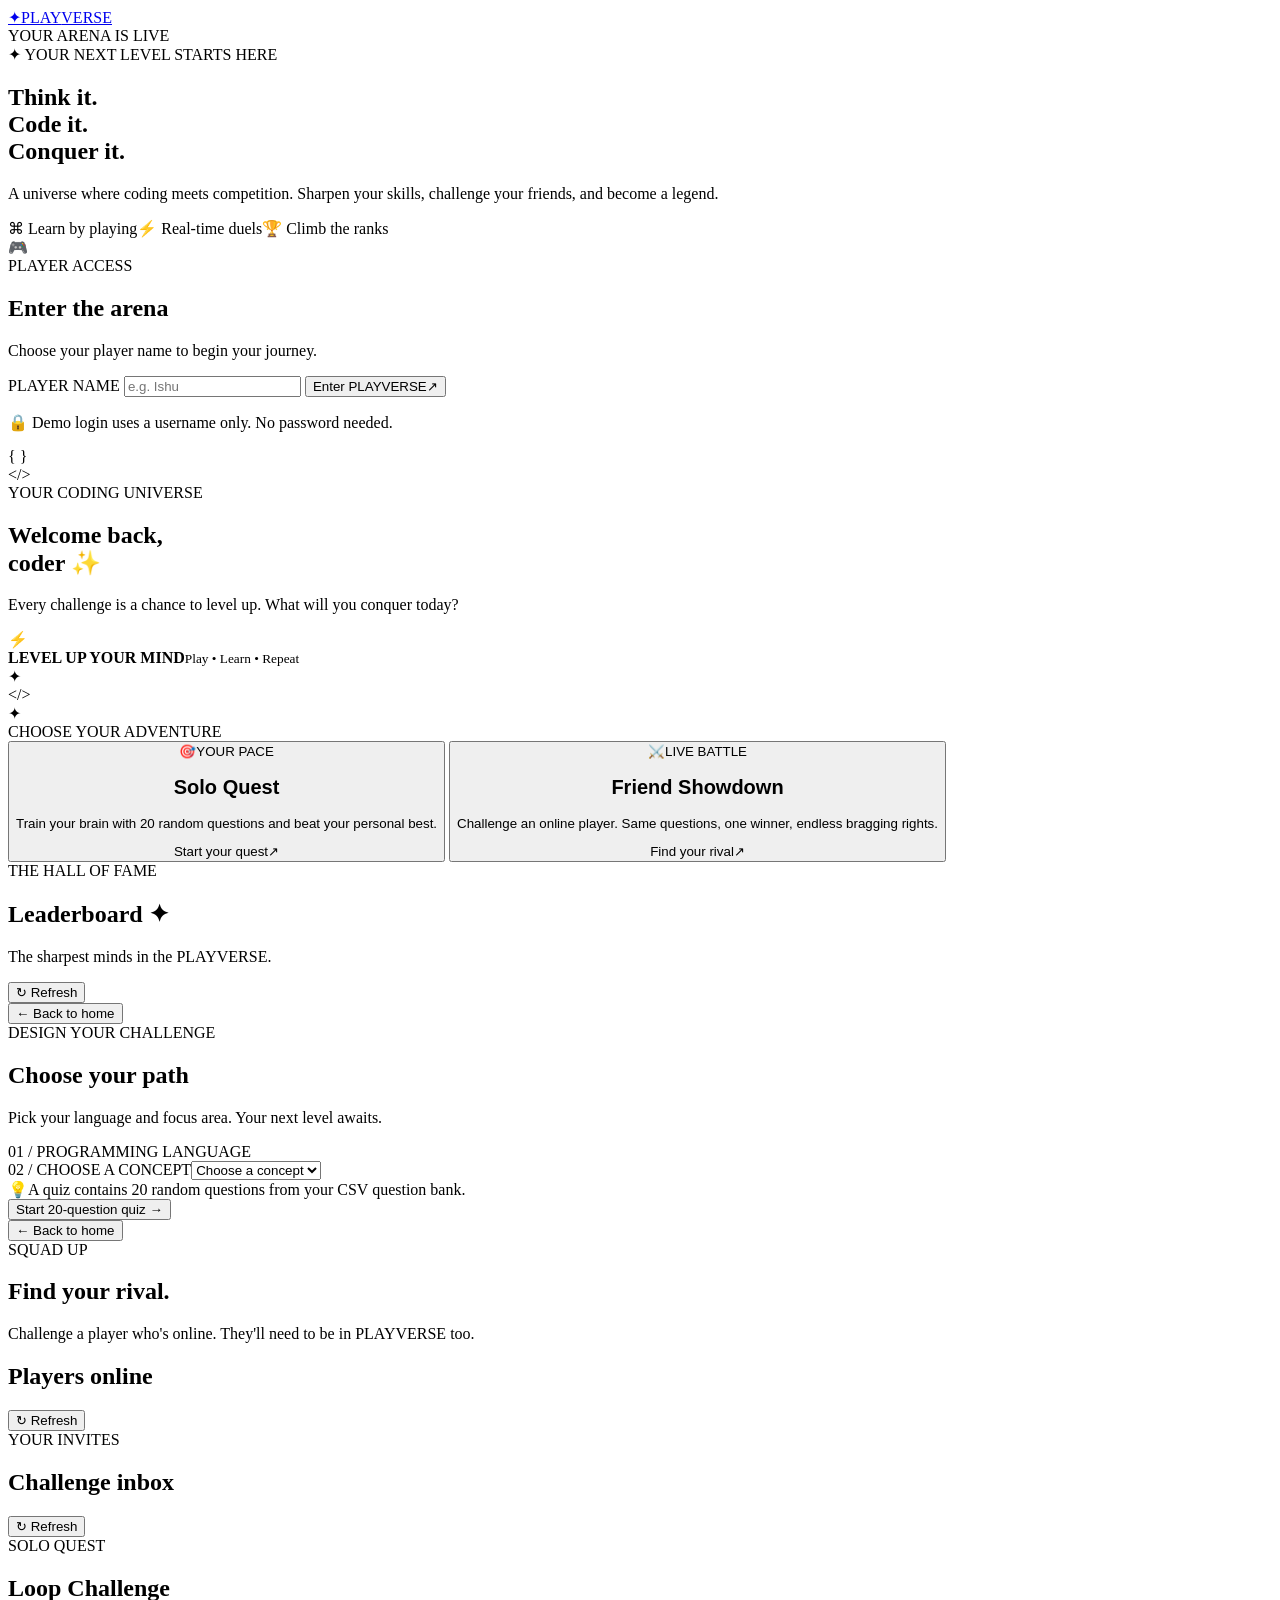
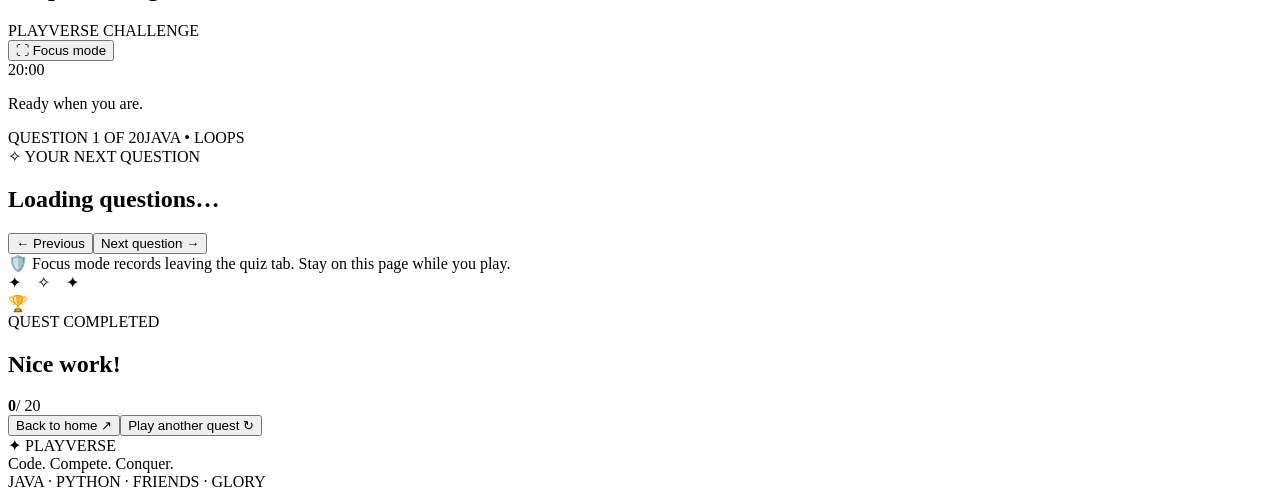
==== commit da7ea294: "Rebrand from PLAYCODE to PLAYVERSE in index.html Updated the HTML structure and content to reflect a" ====
--- a/PLAYCODE/src/main/resources/static/index.html
+++ b/PLAYCODE/src/main/resources/static/index.html
@@ -1,39 +1,82 @@
 <!doctype html>
-<html lang="en"><head><meta charset="UTF-8"><meta name="viewport" content="width=device-width,initial-scale=1"><title>PLAYCODE | Code. Play. Grow.</title><link rel="stylesheet" href="/style.css"></head>
-<body><header><div class="brand">⚡ PLAY<span>CODE</span></div><div id="topUser" class="top-user"></div></header>
-<main>
-<section id="loginPage" class="panel login">
-  <div class="eyebrow">LEARN BY PLAYING</div><h1>Make coding<br><span>your superpower.</span></h1><p>Practice Java and Python, challenge friends, and climb the leaderboard.</p>
-  <label for="username">Your player name</label><input id="username" maxlength="24" placeholder="e.g. Ishu" autocomplete="off">
-  <button id="loginBtn" class="primary">Enter PLAYCODE →</button><p class="tiny">Demo login uses a username only. Do not enter a password.</p>
-</section>
-<section id="homePage" class="hidden">
-  <div class="welcome"><div><div class="eyebrow">YOUR CODING ARENA</div><h1>Ready, <span id="welcomeName">coder</span>?</h1><p>Pick your challenge and build your streak.</p></div><div class="streak">✦ <b>PLAY TO IMPROVE</b><small>Every question counts</small></div></div>
-  <div class="mode-grid">
-    <button class="mode-card" id="soloBtn"><span class="mode-icon">🎯</span><h2>Solo Practice</h2><p>20 random questions. Your pace, your score.</p><span class="card-link">Start practice →</span></button>
-    <button class="mode-card purple" id="multiBtn"><span class="mode-icon">⚔️</span><h2>Friend Challenge</h2><p>Invite an online player and race on the same quiz.</p><span class="card-link">Find players →</span></button>
-  </div>
-  <div class="board panel"><div class="section-head"><div><div class="eyebrow">TOP CODERS</div><h2>Leaderboard</h2></div><button class="light" id="refreshBoard">↻ Refresh</button></div><div id="leaderboard"></div></div>
-</section>
-<section id="setupPage" class="panel hidden">
- <button class="back" id="backHome">← Back</button><div class="eyebrow">BUILD YOUR QUIZ</div><h1 id="setupTitle">Choose your path</h1><div class="setup-grid">
-  <div><label>Programming language</label><div id="languageOptions" class="choice-row"></div></div>
-  <div><label>Concept</label><select id="topicSelect"><option value="">Choose a concept</option></select></div>
- </div><p id="setupHint" class="tiny">A quiz contains 20 random questions from your CSV question bank.</p><button class="primary" id="startQuiz">Start 20-question quiz →</button>
-</section>
-<section id="multiPage" class="panel hidden">
- <button class="back" id="multiBack">← Back</button><div class="eyebrow">PLAY WITH FRIENDS</div><h1>Online players</h1><p>Ask a player to join your challenge. Both players must be online in PLAYCODE.</p><button class="light" id="refreshPlayers">↻ Refresh players</button><div id="playersList" class="players"></div>
- <div class="section-head inbox-head"><h2>Challenge inbox / status</h2><button class="light" id="refreshChallenges">Refresh</button></div><div id="challengeList"></div>
-</section>
-<section id="quizPage" class="hidden">
- <div class="quiz-top"><div><div class="eyebrow" id="quizMode">SOLO PRACTICE</div><h1 id="quizHeading">Loop Challenge</h1></div><div><button id="fullscreenBtn" class="light">⛶ Full screen</button><div class="timer" id="timer">20:00</div></div></div>
- <p id="matchStatus" class="quiz-note">Ready when you are.</p><div class="progress"><div id="progressBar"></div></div><div class="quiz-meta"><span id="questionCounter">QUESTION 1 OF 20</span><span id="quizTopic">JAVA • LOOPS</span></div>
- <div class="question-panel panel"><h2 id="questionText">Loading questions…</h2><div id="answerOptions" class="answer-options"></div><div class="question-footer"><button id="prevQuestion" class="light">← Previous</button><button id="nextQuestion" class="primary">Next question →</button></div></div>
- <div class="quiz-note">🛡️ Focus mode detects leaving this quiz tab. Switching tabs or minimizing may trigger a warning or automatic submission.</div>
-</section>
-<section id="resultPage" class="panel hidden">
- <div class="result-icon">🏆</div><div class="eyebrow">CHALLENGE COMPLETE</div><h1 id="resultTitle">Nice work!</h1><div class="score-circle"><strong id="resultScore">0</strong><span>/ 20</span></div><p id="resultMessage"></p><div id="matchResults"></div><div class="result-actions"><button class="primary" id="homeBtn">Back to home</button><button class="light" id="againBtn">Try another quiz</button></div>
-</section>
-<div id="toast" class="toast hidden"></div>
-</main><footer>PLAYCODE • Practice honestly. Grow consistently. <span>Java · Python · Spring Boot · MySQL</span></footer>
-<script src="/app.js"></script></body></html>
+<html lang="en">
+<head>
+  <meta charset="UTF-8">
+  <meta name="viewport" content="width=device-width, initial-scale=1">
+  <meta name="theme-color" content="#100d2a">
+  <meta name="description" content="PLAYVERSE — Learn to code, challenge friends, and level up your skills.">
+  <title>PLAYVERSE | Code. Compete. Conquer.</title>
+  <link rel="preconnect" href="https://fonts.googleapis.com">
+  <link rel="preconnect" href="https://fonts.gstatic.com" crossorigin>
+  <link href="https://fonts.googleapis.com/css2?family=DM+Sans:wght@400;500;600;700;800&family=Space+Grotesk:wght@400;500;600;700&display=swap" rel="stylesheet">
+  <link rel="stylesheet" href="/style.css">
+</head>
+<body>
+  <div class="ambient ambient-one" aria-hidden="true"></div>
+  <div class="ambient ambient-two" aria-hidden="true"></div>
+  <header class="site-header">
+    <a class="brand" href="#" aria-label="PLAYVERSE home"><span class="brand-mark">✦</span><span>PLAY<span class="brand-accent">VERSE</span></span></a>
+    <div class="header-right"><span class="online-pill"><i></i> YOUR ARENA IS LIVE</span><div id="topUser" class="top-user"></div></div>
+  </header>
+  <main>
+    <section id="loginPage" class="panel login glass-card">
+      <div class="login-copy">
+        <div class="eyebrow"><span class="eyebrow-spark">✦</span> YOUR NEXT LEVEL STARTS HERE</div>
+        <h1>Think it.<br>Code it.<br><span class="gradient-text">Conquer it.</span></h1>
+        <p class="login-description">A universe where coding meets competition. Sharpen your skills, challenge your friends, and become a legend.</p>
+        <div class="feature-chips"><span>⌘ Learn by playing</span><span>⚡ Real-time duels</span><span>🏆 Climb the ranks</span></div>
+      </div>
+      <div class="login-form-wrap">
+        <div class="login-emblem">🎮</div>
+        <div class="eyebrow">PLAYER ACCESS</div>
+        <h2>Enter the arena</h2>
+        <p class="muted-copy">Choose your player name to begin your journey.</p>
+        <label for="username">PLAYER NAME</label>
+        <input id="username" maxlength="24" placeholder="e.g. Ishu" autocomplete="off" aria-label="Your player name">
+        <button id="loginBtn" class="primary full-width"><span>Enter PLAYVERSE</span><span aria-hidden="true">↗</span></button>
+        <p class="tiny privacy-note">🔒 Demo login uses a username only. No password needed.</p>
+      </div>
+      <div class="login-orbit orbit-a" aria-hidden="true">{ }</div><div class="login-orbit orbit-b" aria-hidden="true">&lt;/&gt;</div>
+    </section>
+
+    <section id="homePage" class="hidden">
+      <div class="welcome hero-panel">
+        <div class="welcome-copy"><div class="eyebrow"><span class="live-dot"></span> YOUR CODING UNIVERSE</div><h1>Welcome back,<br><span id="welcomeName" class="gradient-text">coder</span><span class="heading-mark"> ✨</span></h1><p>Every challenge is a chance to level up. What will you conquer today?</p></div>
+        <div class="streak"><div class="streak-icon">⚡</div><div><b>LEVEL UP YOUR MIND</b><small>Play • Learn • Repeat</small></div><span class="streak-orbit">✦</span></div>
+        <div class="hero-decoration decor-code" aria-hidden="true">&lt;/&gt;</div><div class="hero-decoration decor-star" aria-hidden="true">✦</div>
+      </div>
+      <div class="section-kicker"><span>CHOOSE YOUR ADVENTURE</span><span class="kicker-line"></span></div>
+      <div class="mode-grid">
+        <button class="mode-card solo-card" id="soloBtn"><span class="card-topline"><span class="mode-icon">🎯</span><span class="mode-tag">YOUR PACE</span></span><h2>Solo Quest</h2><p>Train your brain with 20 random questions and beat your personal best.</p><span class="card-bottom"><span class="card-link">Start your quest</span><span class="arrow-circle">↗</span></span><span class="card-glow" aria-hidden="true"></span></button>
+        <button class="mode-card friend-card" id="multiBtn"><span class="card-topline"><span class="mode-icon">⚔️</span><span class="mode-tag">LIVE BATTLE</span></span><h2>Friend Showdown</h2><p>Challenge an online player. Same questions, one winner, endless bragging rights.</p><span class="card-bottom"><span class="card-link">Find your rival</span><span class="arrow-circle">↗</span></span><span class="card-glow" aria-hidden="true"></span></button>
+      </div>
+      <div class="board panel glass-card"><div class="section-head"><div><div class="eyebrow">THE HALL OF FAME</div><h2>Leaderboard <span class="title-spark">✦</span></h2><p class="section-subtitle">The sharpest minds in the PLAYVERSE.</p></div><button class="light" id="refreshBoard">↻ <span>Refresh</span></button></div><div id="leaderboard" class="leaderboard-list"></div></div>
+    </section>
+
+    <section id="setupPage" class="panel glass-card hidden">
+      <button class="back" id="backHome">← <span>Back to home</span></button><div class="eyebrow">DESIGN YOUR CHALLENGE</div><h1 id="setupTitle">Choose your path</h1><p class="section-subtitle">Pick your language and focus area. Your next level awaits.</p>
+      <div class="setup-grid"><div class="setup-block"><label>01 / PROGRAMMING LANGUAGE</label><div id="languageOptions" class="choice-row"></div></div><div class="setup-block"><label for="topicSelect">02 / CHOOSE A CONCEPT</label><select id="topicSelect"><option value="">Choose a concept</option></select></div></div>
+      <div class="setup-tip"><span>💡</span><span id="setupHint" class="tiny">A quiz contains 20 random questions from your CSV question bank.</span></div><button class="primary" id="startQuiz">Start 20-question quiz <span>→</span></button>
+    </section>
+
+    <section id="multiPage" class="panel glass-card hidden">
+      <button class="back" id="multiBack">← <span>Back to home</span></button><div class="eyebrow">SQUAD UP</div><h1>Find your <span class="gradient-text">rival.</span></h1><p>Challenge a player who's online. They'll need to be in PLAYVERSE too.</p><div class="section-head player-section-head"><h2>Players online <span class="online-count-dot"></span></h2><button class="light" id="refreshPlayers">↻ Refresh</button></div><div id="playersList" class="players"></div>
+      <div class="section-head inbox-head"><div><div class="eyebrow">YOUR INVITES</div><h2>Challenge inbox</h2></div><button class="light" id="refreshChallenges">↻ Refresh</button></div><div id="challengeList" class="challenge-list"></div>
+    </section>
+
+    <section id="quizPage" class="hidden quiz-shell">
+      <div class="quiz-top"><div><div class="eyebrow" id="quizMode">SOLO QUEST</div><h1 id="quizHeading">Loop Challenge</h1><div class="quiz-subline"><span class="quiz-live-dot"></span> PLAYVERSE CHALLENGE</div></div><div class="quiz-tools"><button id="fullscreenBtn" class="light">⛶ <span>Focus mode</span></button><div class="timer" id="timer">20:00</div></div></div>
+      <p id="matchStatus" class="quiz-note">Ready when you are.</p><div class="progress"><div id="progressBar"></div></div><div class="quiz-meta"><span id="questionCounter">QUESTION 1 OF 20</span><span id="quizTopic">JAVA • LOOPS</span></div>
+      <div class="question-panel panel glass-card"><div class="question-label"><span class="question-label-icon">✧</span> YOUR NEXT QUESTION</div><h2 id="questionText">Loading questions…</h2><div id="answerOptions" class="answer-options"></div><div class="question-footer"><button id="prevQuestion" class="light">← Previous</button><button id="nextQuestion" class="primary">Next question <span>→</span></button></div></div>
+      <div class="quiz-note footer-note">🛡️ Focus mode records leaving the quiz tab. Stay on this page while you play.</div>
+    </section>
+
+    <section id="resultPage" class="panel glass-card result-panel hidden">
+      <div class="result-confetti" aria-hidden="true">✦　✧　✦</div><div class="result-icon">🏆</div><div class="eyebrow">QUEST COMPLETED</div><h1 id="resultTitle">Nice work!</h1><p id="resultMessage"></p><div class="score-circle"><div><strong id="resultScore">0</strong><span>/ 20</span></div></div><div id="matchResults" class="match-results"></div><div class="result-actions"><button class="primary" id="homeBtn">Back to home <span>↗</span></button><button class="light" id="againBtn">Play another quest ↻</button></div>
+    </section>
+    <div id="toast" class="toast hidden" role="status" aria-live="polite"></div>
+  </main>
+  <footer><div class="footer-brand">✦ PLAYVERSE</div><div>Code. Compete. Conquer.</div><span>JAVA · PYTHON · FRIENDS · GLORY</span></footer>
+  <script src="/app.js"></script>
+</body>
+</html>
